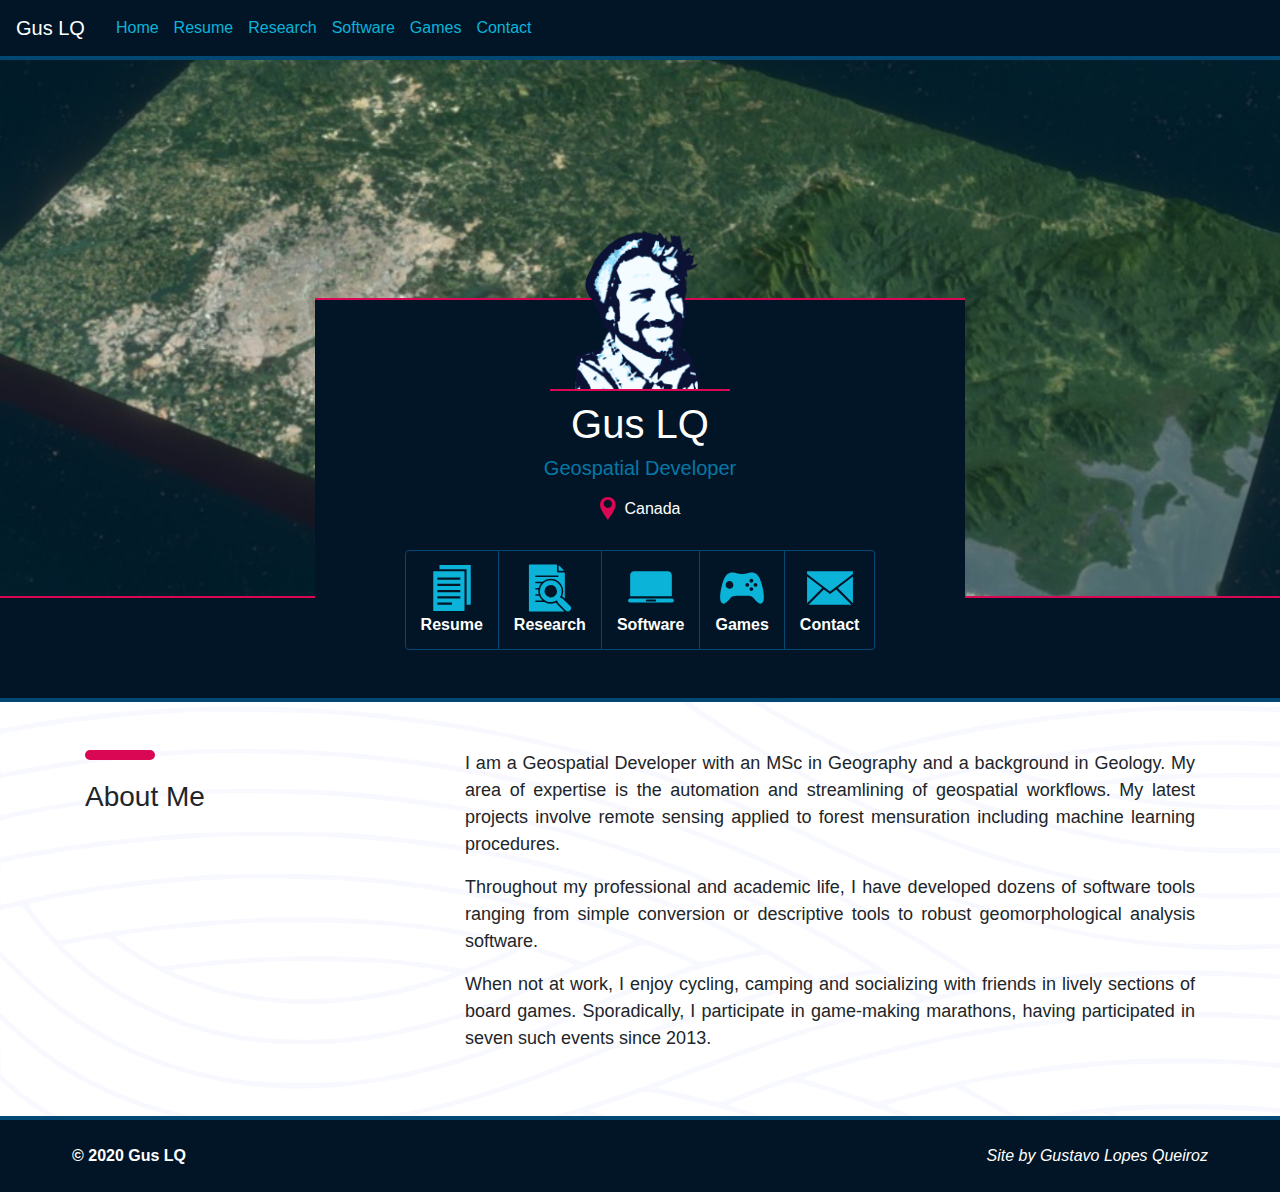
==== index.html @ 24978aca "Small fixes, video playsinline, gitignore .db" ====
<!doctype html>
<html lang="en">
  <head>
    <!-- Required meta tags -->
    <meta charset="utf-8">
    <meta name="viewport" content="width=device-width, initial-scale=1, shrink-to-fit=no">

    <!-- Bootstrap CSS -->
    <link rel="stylesheet" href="https://stackpath.bootstrapcdn.com/bootstrap/4.4.1/css/bootstrap.min.css" integrity="sha384-Vkoo8x4CGsO3+Hhxv8T/Q5PaXtkKtu6ug5TOeNV6gBiFeWPGFN9MuhOf23Q9Ifjh" crossorigin="anonymous">
      
    <!-- My CSS -->
    <link rel="stylesheet" href="common\guslq.css">
    <title>Gus LQ</title>
  </head>
  <body class="darkBack">
    <div id="header"></div>

    <div class="coverImage">
        <video autoplay loop muted playsinline poster="media/cover.jpg">
            <source src="media/cover.mp4" type="video/mp4" />
        </video>
    </div>
      
    
    <div class="coverMenu container">
        <img class="coverProfileImg" src="media/profile.png"/>
        <h1 class="my-2">Gus LQ</h1>
        <h5 class="mb-3">Geospatial Developer</h5>
        
        <div class="row d-flex justify-content-center mb-4">
            <div class="smallIcon whiteIcon"><img src="media/location.svg"></div>
            <h6 class="my-auto">Canada</h6>
        </div>
        
        <ul class="list-group list-group-horizontal d-flex justify-content-center">
            <li class="list-group-item"><a href="documents/glq-resume.pdf" download>
                <div class="coverIcon"><img src="media/resume.svg"></div>
                Resume</a>
            </li>
            <li class="list-group-item"><a href="/research/">
                <div class="coverIcon"><img src="media/research.svg"></div>
                Research</a>
            </li>
            <li class="list-group-item"><a href="/software/">
                <div class="coverIcon"><img src="media/software.svg"></div>
                Software</a>
            </li>
            <li class="list-group-item"><a href="/games/">
                <div class="coverIcon"><img src="media/controller.svg"></div>
                Games</a>
            </li>
            <li class="list-group-item"><a href="/contact/">
                <div class="coverIcon"><img src="media/letter.svg"></div>
                Contact</a>
            </li>
        </ul>
    </div>
      
    <div class="container-fluid bkg-wavy">
        <div class="container py-5">
            <div class="row">
                <div class="col">
                    <div class="sectionBar"></div>
                    <h3>About Me</h3>
                </div>
                <div class="col-12 col-md-8 sectionText">
                    <p>I am a Geospatial Developer with an MSc in Geography and a background in Geology. My area of expertise is the automation and streamlining of geospatial workflows. My latest projects involve remote sensing applied to forest mensuration including machine learning procedures.</p>
                    <p>Throughout my professional and academic life, I have developed dozens of software tools ranging from simple conversion or descriptive tools to robust geomorphological analysis software.</p>

                    <p>When not at work, I enjoy cycling, camping and socializing with friends in lively sections of board games. Sporadically, I participate in game-making marathons, having participated in seven such events since 2013.</p>
                </div>
            </div>
        </div>
    </div>

    <div id="footer"></div>
    <!-- Optional JavaScript -->
    <!-- jQuery first, then Popper.js, then Bootstrap JS -->
    <script src="https://code.jquery.com/jquery-3.4.1.js"></script>
    <script> $(function(){ $("#header").load("includes/include_header.html"); $("#footer").load("includes/include_footer.html"); }); </script> 
    <script src="https://cdn.jsdelivr.net/npm/popper.js@1.16.0/dist/umd/popper.min.js" integrity="sha384-Q6E9RHvbIyZFJoft+2mJbHaEWldlvI9IOYy5n3zV9zzTtmI3UksdQRVvoxMfooAo" crossorigin="anonymous"></script>
    <script src="https://stackpath.bootstrapcdn.com/bootstrap/4.4.1/js/bootstrap.min.js" integrity="sha384-wfSDF2E50Y2D1uUdj0O3uMBJnjuUD4Ih7YwaYd1iqfktj0Uod8GCExl3Og8ifwB6" crossorigin="anonymous"></script>
    
  </body>
</html>
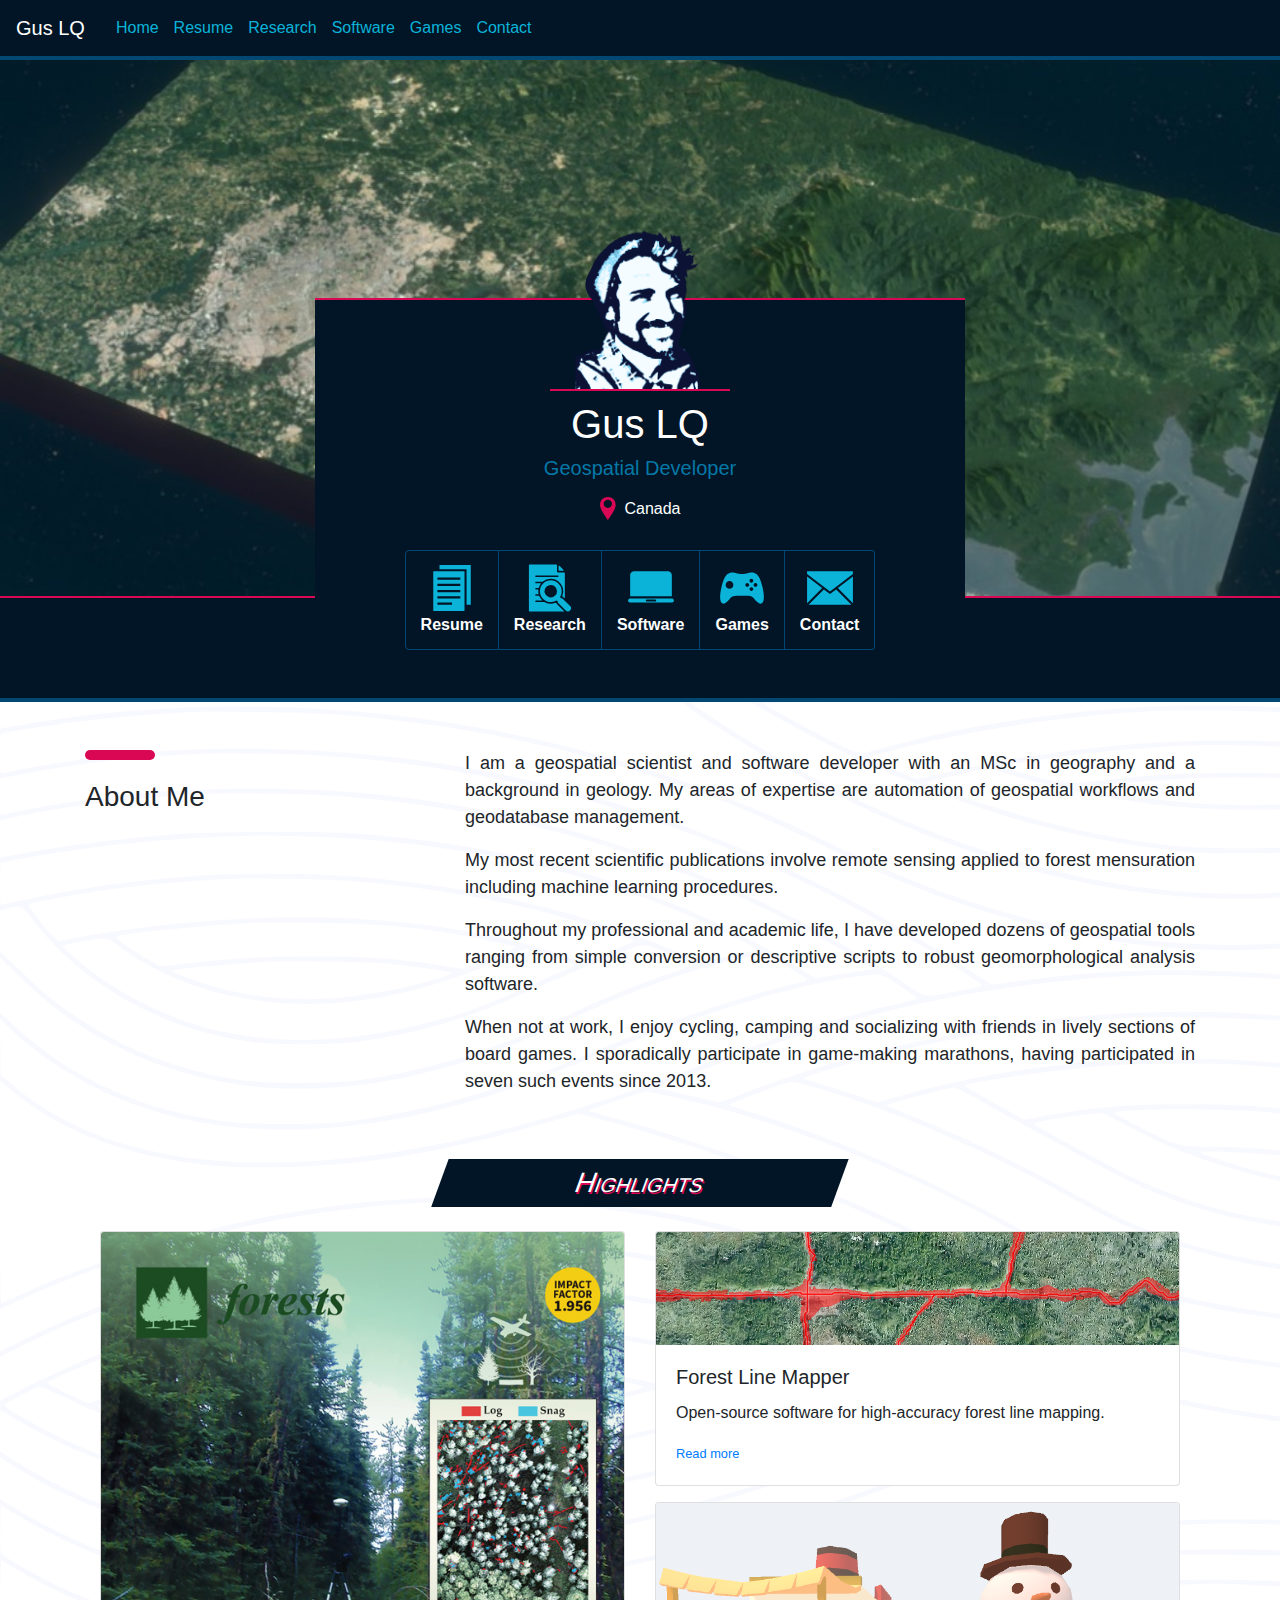
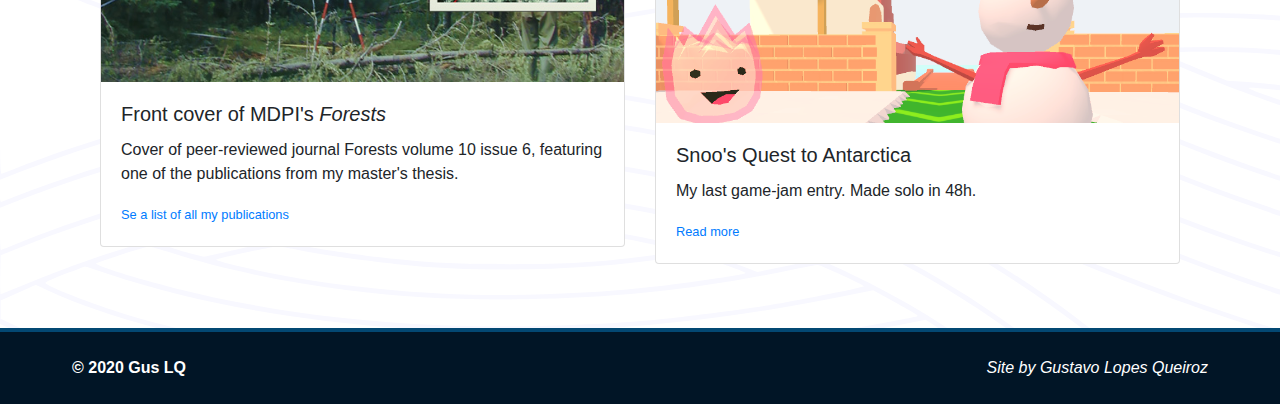
==== commit 95517a40: "Added highlight section and changed SLM to FLM" ====
--- a/index.html
+++ b/index.html
@@ -64,15 +64,60 @@
                     <h3>About Me</h3>
                 </div>
                 <div class="col-12 col-md-8 sectionText">
-                    <p>I am a Geospatial Developer with an MSc in Geography and a background in Geology. My area of expertise is the automation and streamlining of geospatial workflows. My latest projects involve remote sensing applied to forest mensuration including machine learning procedures.</p>
-                    <p>Throughout my professional and academic life, I have developed dozens of software tools ranging from simple conversion or descriptive tools to robust geomorphological analysis software.</p>
+                    <p>I am a geospatial scientist and software developer with an MSc in geography and a background in geology. My areas of expertise are automation of geospatial workflows and geodatabase management.</p>
+                    <p>My most recent scientific publications involve remote sensing applied to forest mensuration including machine learning procedures.</p>
+                    <p>Throughout my professional and academic life, I have developed dozens of geospatial tools ranging from simple conversion or descriptive scripts to robust geomorphological analysis software.</p>
 
-                    <p>When not at work, I enjoy cycling, camping and socializing with friends in lively sections of board games. Sporadically, I participate in game-making marathons, having participated in seven such events since 2013.</p>
+                    <p>When not at work, I enjoy cycling, camping and socializing with friends in lively sections of board games. I sporadically participate in game-making marathons, having participated in seven such events since 2013.</p>
+                </div>
+            </div>
+            <div class="highlight-bar">
+                <h3>Highlights</h3>
+            </div>
+            
+            <div class="container">
+                <div class="row">
+                    <div class="col-12 col-sm-6">
+                      <div class="card mb-3">
+                        <div class="highlight-image">
+                            <a href="media/cover_forests.jpg">
+                                <img class="card-img-top" src="media/cover_forests.jpg" alt="Front-cover image of Forests journal featuring my paper.">
+                            </a>
+                        </div>
+                        <div class="card-body">
+                          <h5 class="card-title">Front cover of MDPI's <i>Forests</i></h5>
+                          <p class="card-text">Cover of peer-reviewed journal Forests volume 10 issue 6, featuring one of the publications from my master's thesis.</p>
+                          <p class="card-text"><small class="text-muted"><a href="/research/">Se a list of all my publications</a></small></p>
+                        </div>
+                      </div>
+                    </div>
+                    <div class="col">
+                      <div class="card mb-3">
+                        <div class="highlight-image-slim">
+                            <img class="card-img-top" src="software/media/slm_1.png" alt="Automatically extracted forest line center and footprint overlaying aerial photo.">
+                        </div>
+                        <div class="card-body">
+                          <h5 class="card-title">Forest Line Mapper</h5>
+                            <p class="card-text">Open-source software for high-accuracy forest line mapping.</p>
+                            <p class="card-text"><small class="text-muted"><a href="/software/">Read more</a></small></p>
+                        </div>
+                      </div>
+                      <div class="card mb-3">
+                        <div class="highlight-image-slim">
+                            <img class="card-img-top" src="games/GamesMedia/Snoo1.png" alt="Snoo the snowman and his fiery friend.">
+                        </div>
+                        <div class="card-body">
+                          <h5 class="card-title">Snoo's Quest to Antarctica</h5>
+                          <p class="card-text">My last game-jam entry. Made solo in 48h.</p>
+                          <p class="card-text"><small class="text-muted"><a href="/games/">Read more</a></small></p>
+                        </div>
+                      </div>
+                    </div>
                 </div>
             </div>
         </div>
     </div>
-
+      
     <div id="footer"></div>
     <!-- Optional JavaScript -->
     <!-- jQuery first, then Popper.js, then Bootstrap JS -->
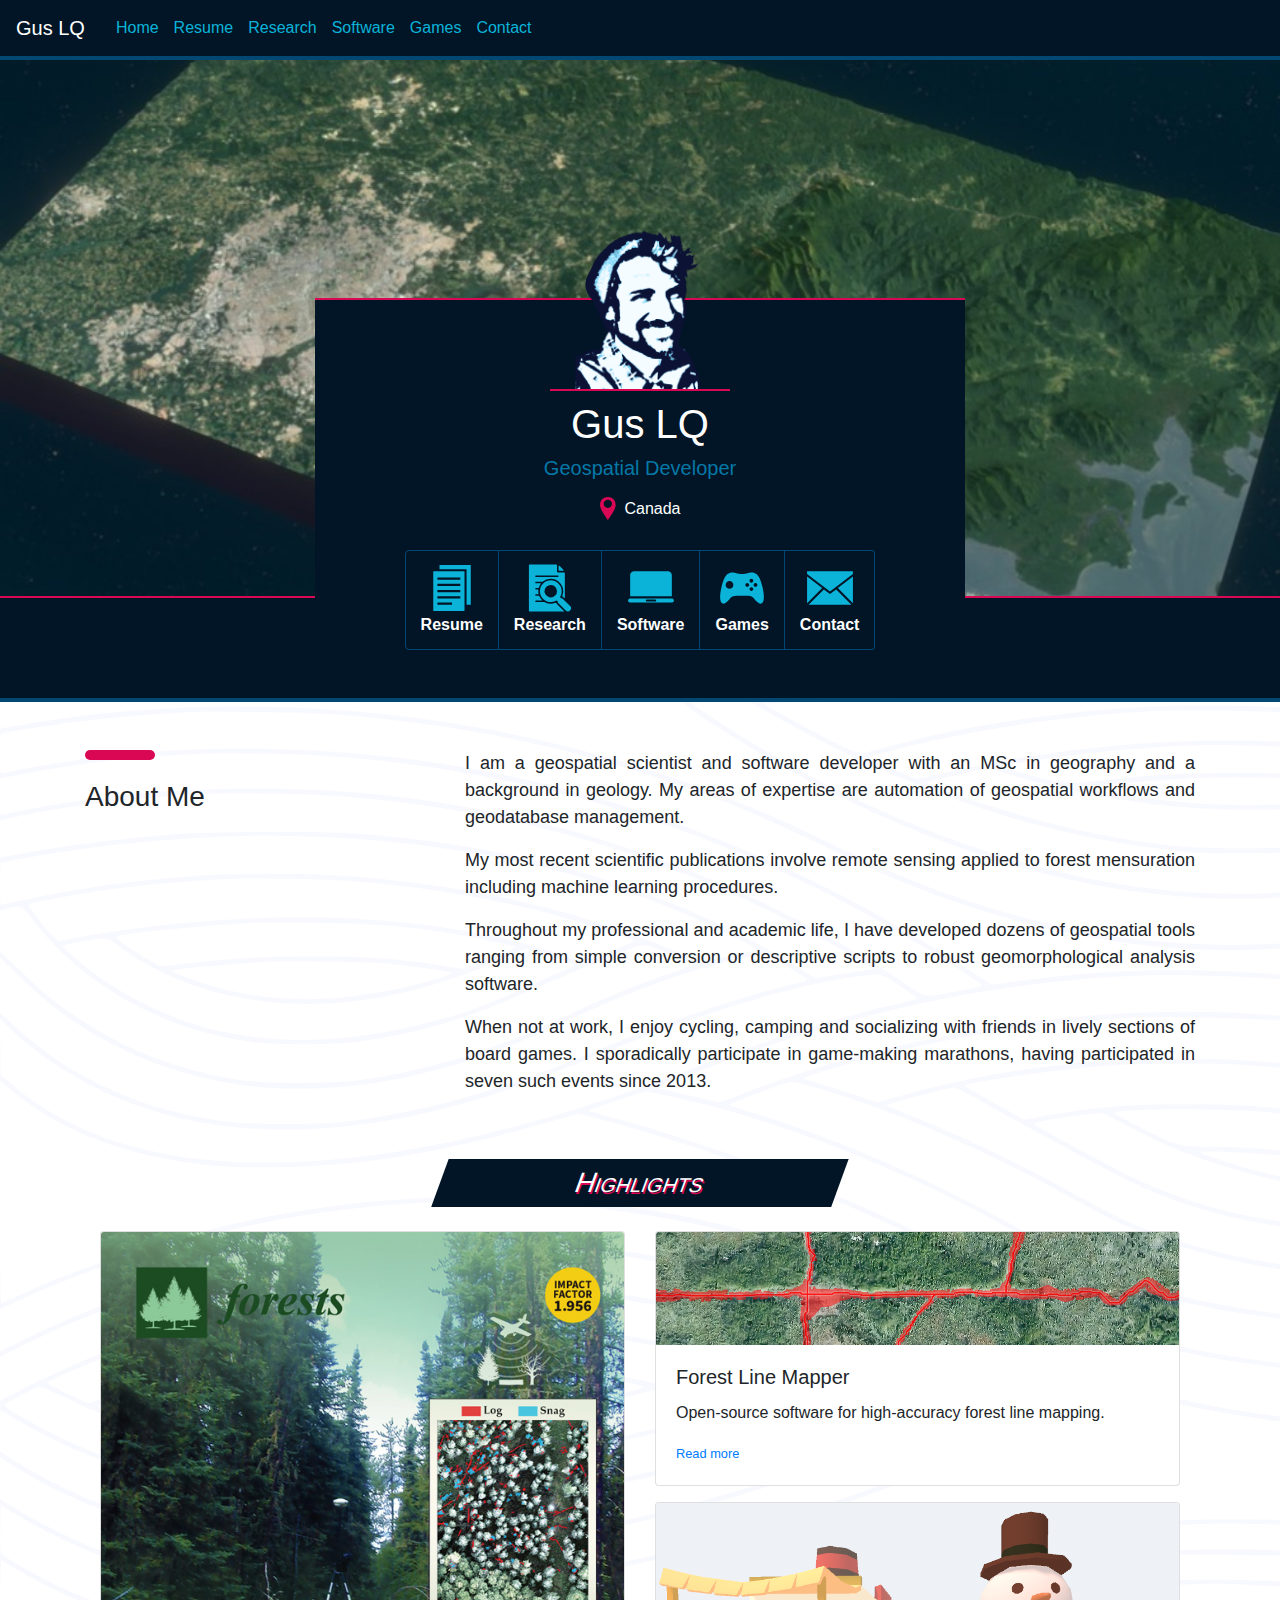
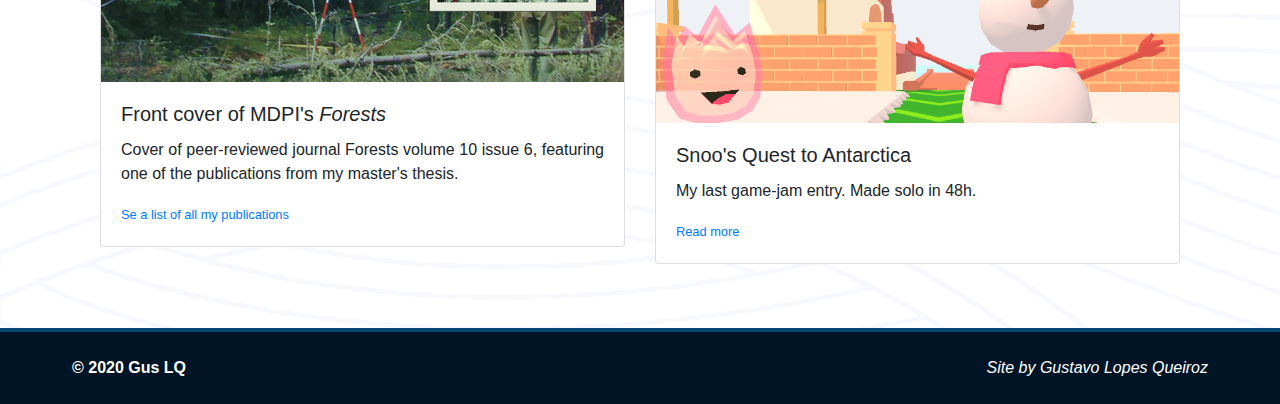
==== commit 89a9cc03: "Added resume page" ====
--- a/index.html
+++ b/index.html
@@ -33,7 +33,7 @@
         </div>
         
         <ul class="list-group list-group-horizontal d-flex justify-content-center">
-            <li class="list-group-item"><a href="documents/glq-resume.pdf" download>
+            <li class="list-group-item"><a href="/resume/">
                 <div class="coverIcon"><img src="media/resume.svg"></div>
                 Resume</a>
             </li>
@@ -86,7 +86,7 @@
                         </div>
                         <div class="card-body">
                           <h5 class="card-title">Front cover of MDPI's <i>Forests</i></h5>
-                          <p class="card-text">Cover of peer-reviewed journal Forests volume 10 issue 6, featuring one of the publications from my master's thesis.</p>
+                          <p class="card-text text-justify">Cover of peer-reviewed journal Forests volume 10 issue 6, featuring one of the publications from my master's thesis.</p>
                           <p class="card-text"><small class="text-muted"><a href="/research/">Se a list of all my publications</a></small></p>
                         </div>
                       </div>
@@ -98,7 +98,7 @@
                         </div>
                         <div class="card-body">
                           <h5 class="card-title">Forest Line Mapper</h5>
-                            <p class="card-text">Open-source software for high-accuracy forest line mapping.</p>
+                            <p class="card-text text-justify">Open-source software for high-accuracy forest line mapping.</p>
                             <p class="card-text"><small class="text-muted"><a href="/software/">Read more</a></small></p>
                         </div>
                       </div>
@@ -108,7 +108,7 @@
                         </div>
                         <div class="card-body">
                           <h5 class="card-title">Snoo's Quest to Antarctica</h5>
-                          <p class="card-text">My last game-jam entry. Made solo in 48h.</p>
+                          <p class="card-text text-justify">My last game-jam entry. Made solo in 48h.</p>
                           <p class="card-text"><small class="text-muted"><a href="/games/">Read more</a></small></p>
                         </div>
                       </div>
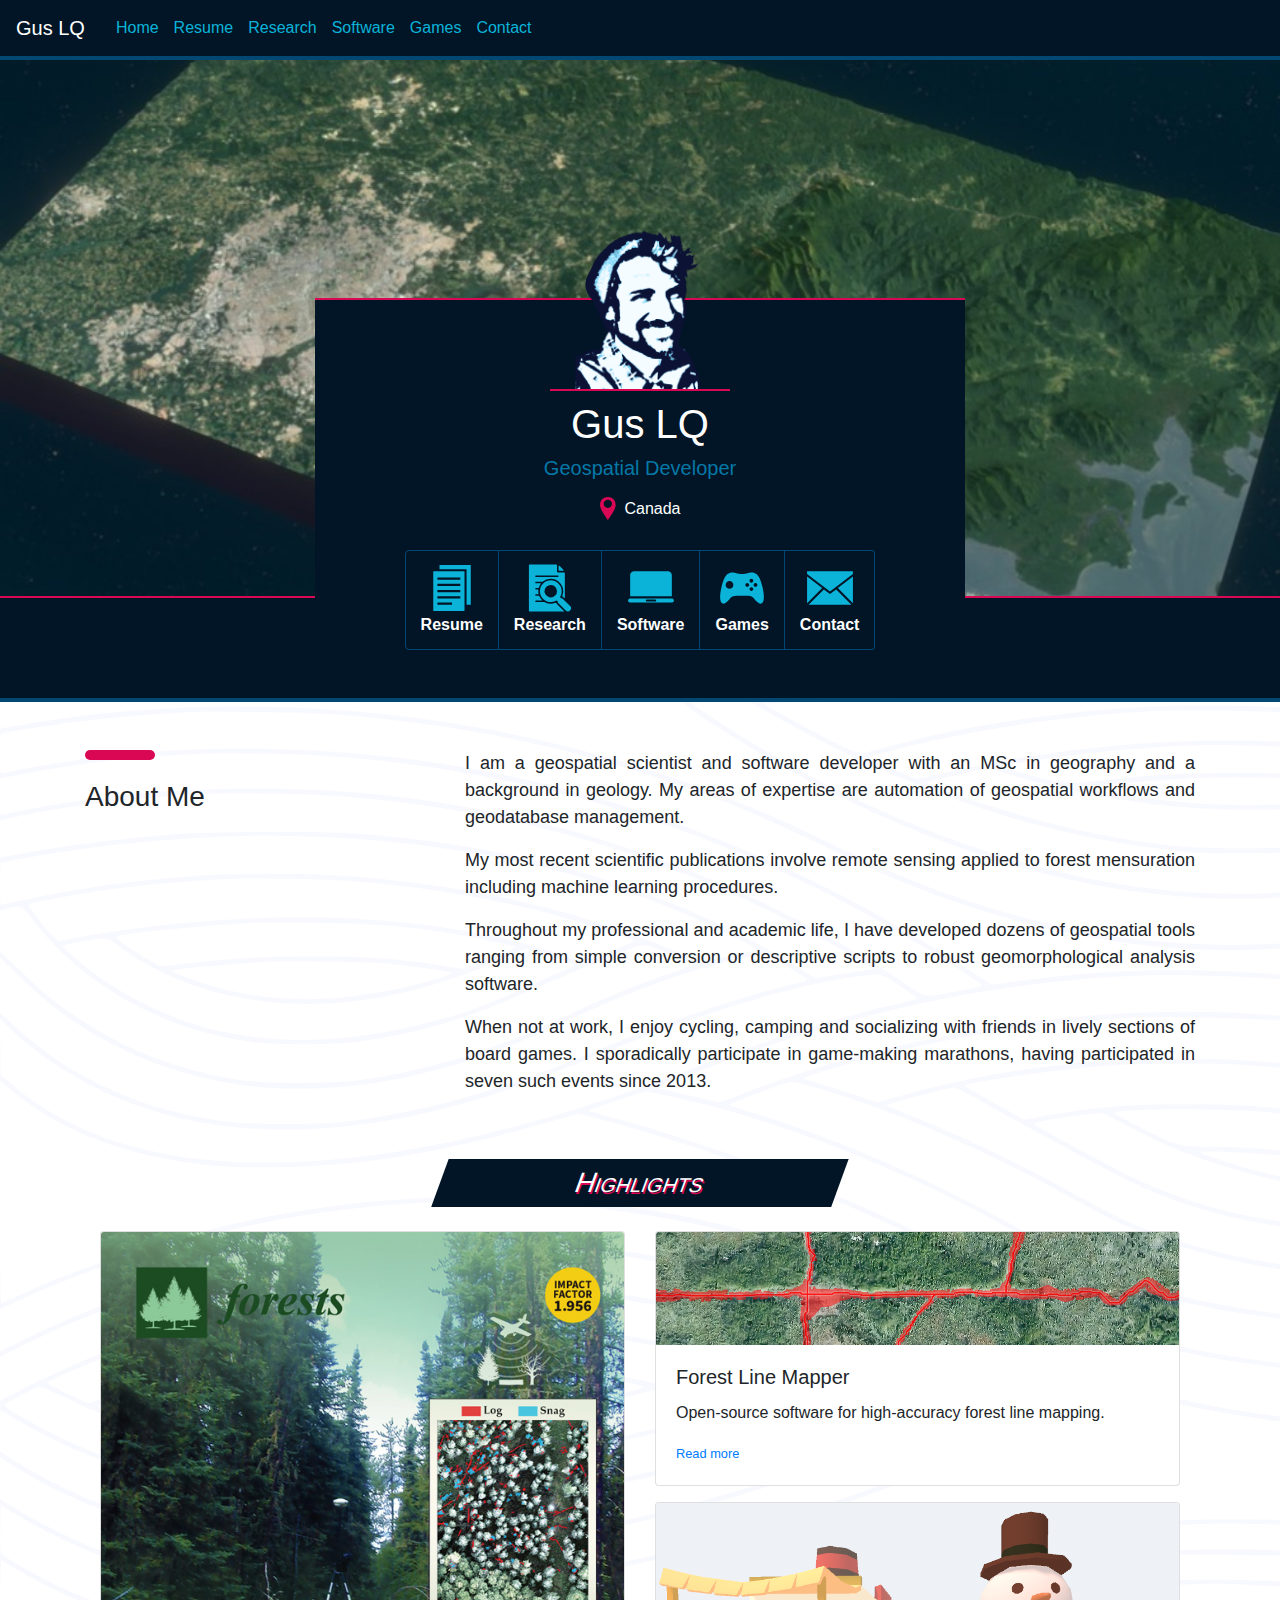
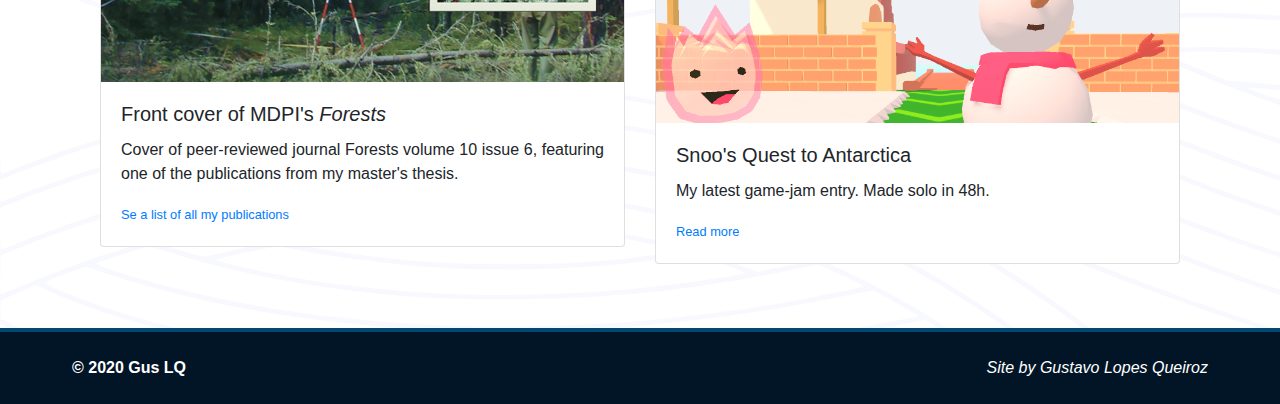
==== commit 11285f7a: "CSS improved on resume" ====
--- a/index.html
+++ b/index.html
@@ -108,7 +108,7 @@
                         </div>
                         <div class="card-body">
                           <h5 class="card-title">Snoo's Quest to Antarctica</h5>
-                          <p class="card-text text-justify">My last game-jam entry. Made solo in 48h.</p>
+                          <p class="card-text text-justify">My latest game-jam entry. Made solo in 48h.</p>
                           <p class="card-text"><small class="text-muted"><a href="/games/">Read more</a></small></p>
                         </div>
                       </div>
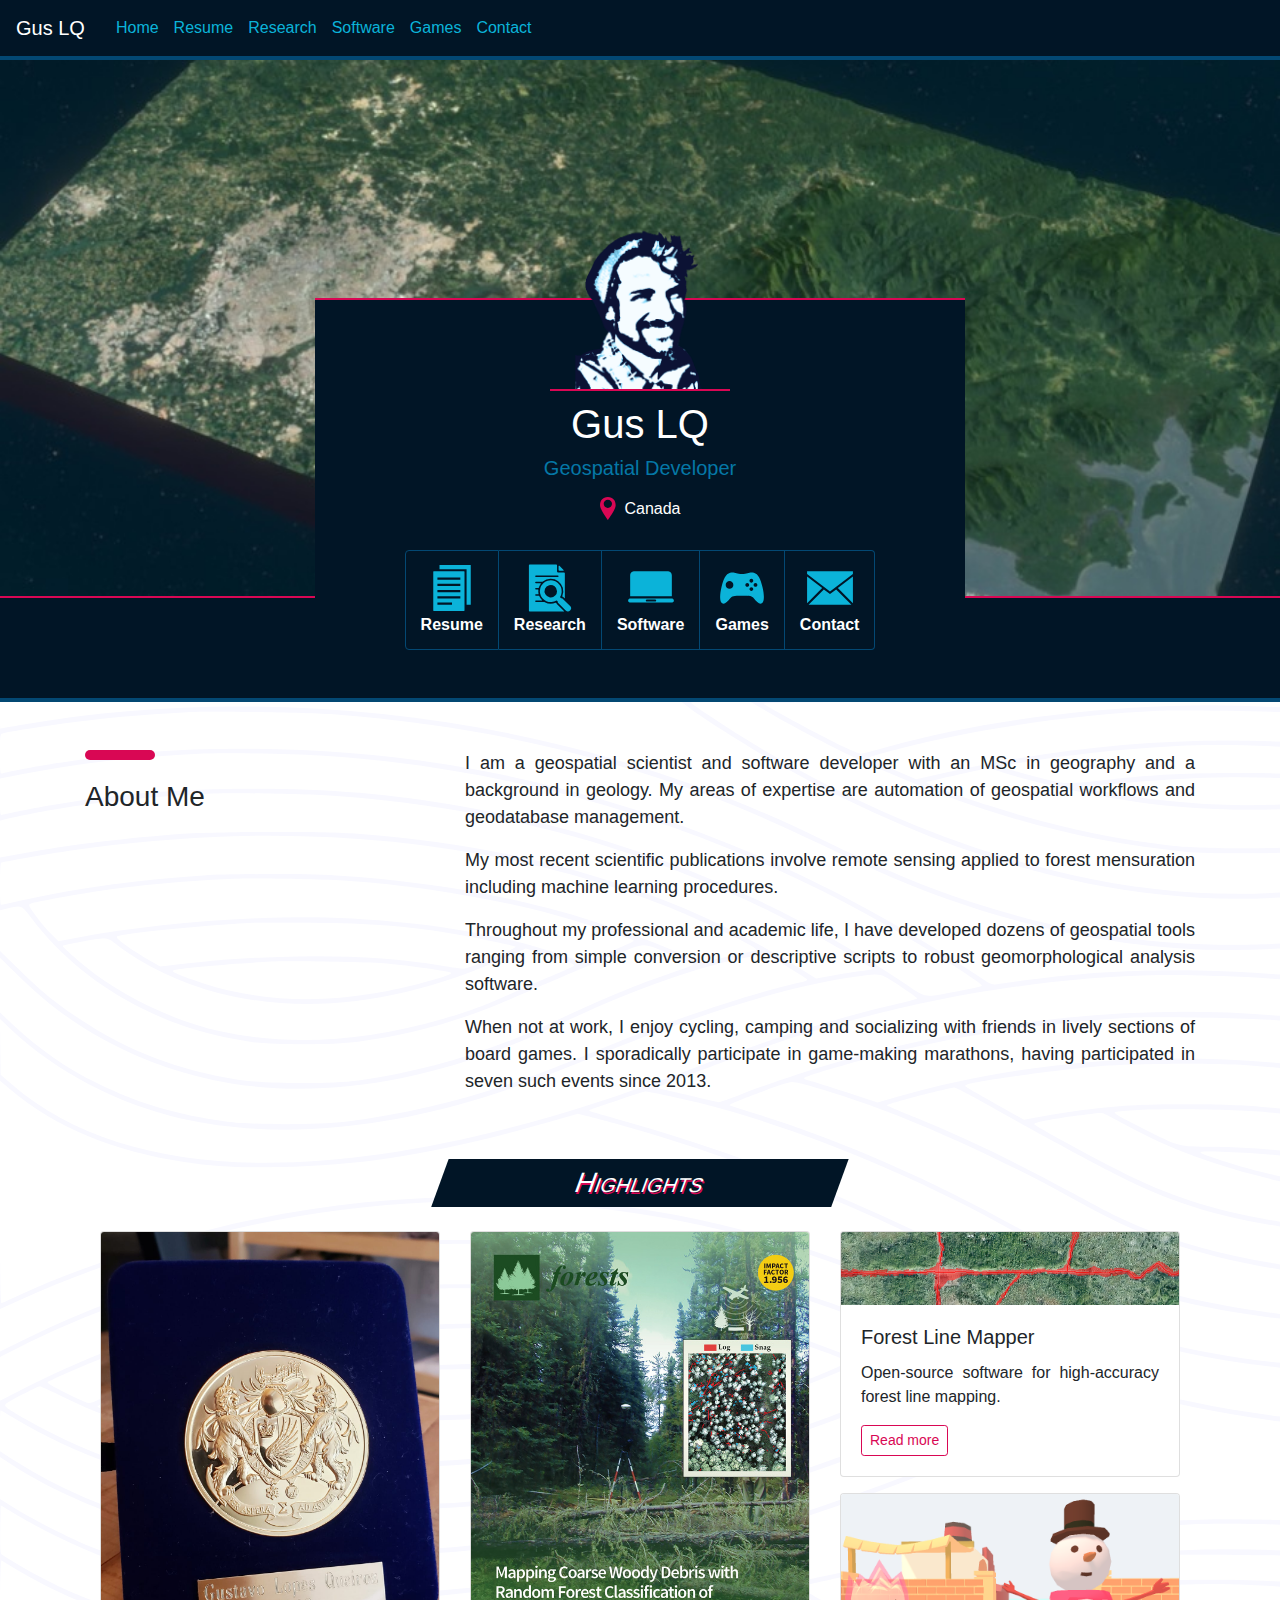
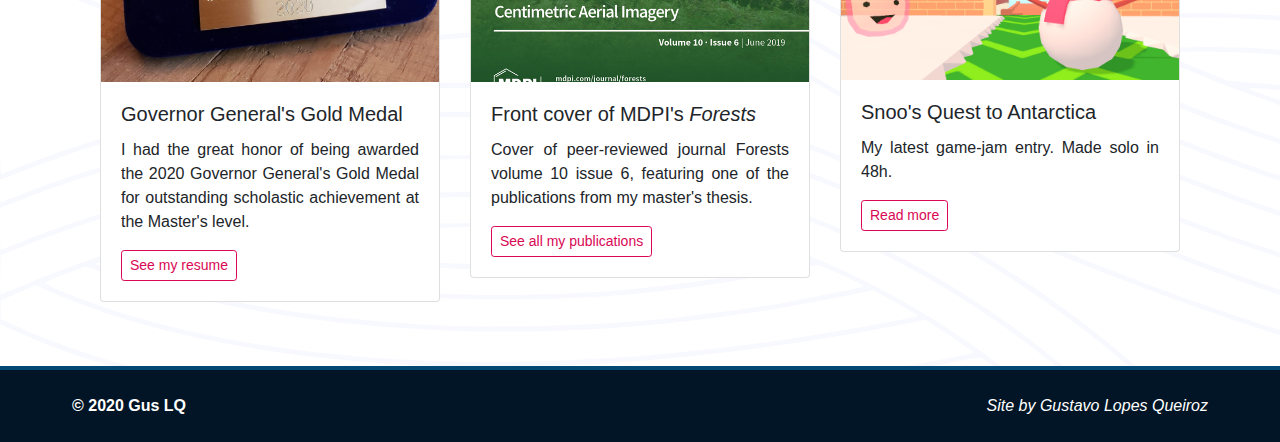
==== commit 960c90fb: "Added medal and improved resume" ====
--- a/index.html
+++ b/index.html
@@ -77,7 +77,21 @@
             
             <div class="container">
                 <div class="row">
-                    <div class="col-12 col-sm-6">
+                    <div class="col-12 col-sm-6 col-lg-4">
+                        <div class="card mb-3">
+                        <div class="highlight-image">
+                            <a href="media/gold_medal.jpg">
+                                <img class="card-img-top" src="media/gold_medal.jpg" alt="Display of Governor General's Gold Medal">
+                            </a>
+                        </div>
+                        <div class="card-body">
+                          <h5 class="card-title">Governor General's Gold Medal</h5>
+                          <p class="card-text text-justify">I had the great honor of being awarded the 2020 Governor General's Gold Medal for outstanding scholastic achievement at the Master's level.</p>
+                          <a role="button" href="resume/" class="btn btn-outline-primary btn-sm">See my resume</a>
+                        </div>
+                      </div>
+                    </div>
+                    <div class="col-12 col-sm-6 col-lg-4">
                       <div class="card mb-3">
                         <div class="highlight-image">
                             <a href="media/cover_forests.jpg">
@@ -87,31 +101,37 @@
                         <div class="card-body">
                           <h5 class="card-title">Front cover of MDPI's <i>Forests</i></h5>
                           <p class="card-text text-justify">Cover of peer-reviewed journal Forests volume 10 issue 6, featuring one of the publications from my master's thesis.</p>
-                          <p class="card-text"><small class="text-muted"><a href="/research/">Se a list of all my publications</a></small></p>
+                          <a role="button" href="research/" class="btn btn-outline-primary btn-sm">See all my publications</a>
                         </div>
                       </div>
                     </div>
                     <div class="col">
-                      <div class="card mb-3">
-                        <div class="highlight-image-slim">
-                            <img class="card-img-top" src="software/media/slm_1.png" alt="Automatically extracted forest line center and footprint overlaying aerial photo.">
+                    <div class="row">
+                        <div class="col-12 col-sm-6 col-lg-12">
+                          <div class="card mb-3">
+                            <div class="highlight-image-slim">
+                                <img class="card-img-top" src="software/media/slm_1.png" alt="Automatically extracted forest line center and footprint overlaying aerial photo.">
+                            </div>
+                            <div class="card-body">
+                              <h5 class="card-title">Forest Line Mapper</h5>
+                                <p class="card-text text-justify">Open-source software for high-accuracy forest line mapping.</p>
+                                <a role="button" href="software/" class="btn btn-outline-primary btn-sm">Read more</a>
+                            </div>
+                          </div>
                         </div>
-                        <div class="card-body">
-                          <h5 class="card-title">Forest Line Mapper</h5>
-                            <p class="card-text text-justify">Open-source software for high-accuracy forest line mapping.</p>
-                            <p class="card-text"><small class="text-muted"><a href="/software/">Read more</a></small></p>
+                        <div class="col-12 col-sm-6 col-lg-12">
+                          <div class="card mb-3">
+                            <div class="highlight-image-slim">
+                                <img class="card-img-top" src="games/GamesMedia/Snoo1.png" alt="Snoo the snowman and his fiery friend.">
+                            </div>
+                            <div class="card-body">
+                              <h5 class="card-title">Snoo's Quest to Antarctica</h5>
+                              <p class="card-text text-justify">My latest game-jam entry. Made solo in 48h.</p>
+                              <a role="button" href="games/" class="btn btn-outline-primary btn-sm">Read more</a>
+                            </div>
+                          </div>
                         </div>
-                      </div>
-                      <div class="card mb-3">
-                        <div class="highlight-image-slim">
-                            <img class="card-img-top" src="games/GamesMedia/Snoo1.png" alt="Snoo the snowman and his fiery friend.">
-                        </div>
-                        <div class="card-body">
-                          <h5 class="card-title">Snoo's Quest to Antarctica</h5>
-                          <p class="card-text text-justify">My latest game-jam entry. Made solo in 48h.</p>
-                          <p class="card-text"><small class="text-muted"><a href="/games/">Read more</a></small></p>
-                        </div>
-                      </div>
+                    </div>
                     </div>
                 </div>
             </div>
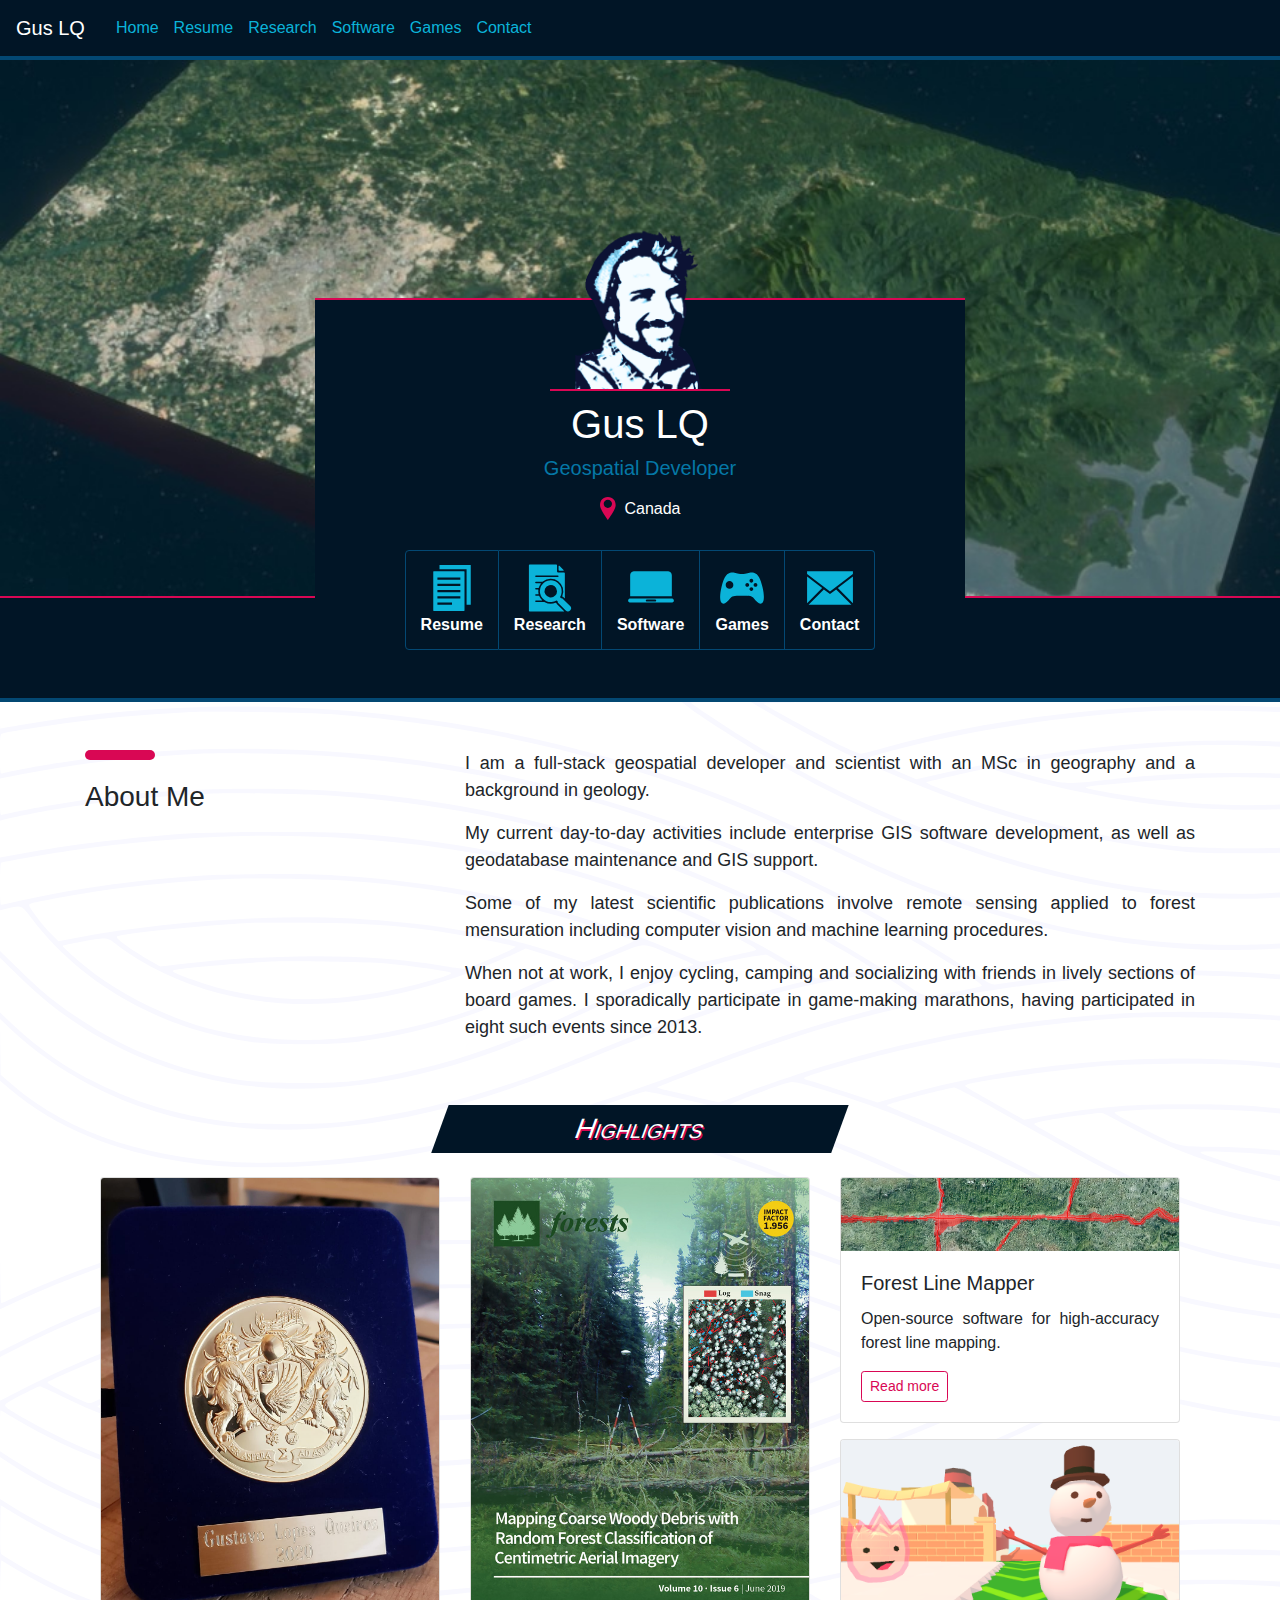
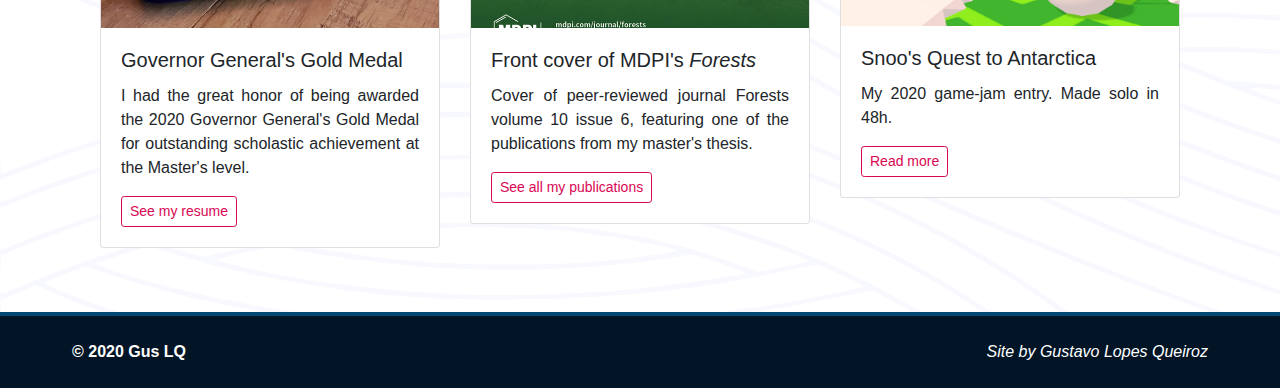
==== commit 4c08553a: "Updated bio and skills list" ====
--- a/index.html
+++ b/index.html
@@ -64,11 +64,10 @@
                     <h3>About Me</h3>
                 </div>
                 <div class="col-12 col-md-8 sectionText">
-                    <p>I am a geospatial scientist and software developer with an MSc in geography and a background in geology. My areas of expertise are automation of geospatial workflows and geodatabase management.</p>
-                    <p>My most recent scientific publications involve remote sensing applied to forest mensuration including machine learning procedures.</p>
-                    <p>Throughout my professional and academic life, I have developed dozens of geospatial tools ranging from simple conversion or descriptive scripts to robust geomorphological analysis software.</p>
-
-                    <p>When not at work, I enjoy cycling, camping and socializing with friends in lively sections of board games. I sporadically participate in game-making marathons, having participated in seven such events since 2013.</p>
+                    <p>I am a full-stack geospatial developer and scientist with an MSc in geography and a background in geology.</p>
+                    <p>My current day-to-day activities include enterprise GIS software development, as well as geodatabase maintenance and GIS support.</p>
+                    <p>Some of my latest scientific publications involve remote sensing applied to forest mensuration including computer vision and machine learning procedures.</p>
+                    <p>When not at work, I enjoy cycling, camping and socializing with friends in lively sections of board games. I sporadically participate in game-making marathons, having participated in eight such events since 2013.</p>
                 </div>
             </div>
             <div class="highlight-bar">
@@ -126,7 +125,7 @@
                             </div>
                             <div class="card-body">
                               <h5 class="card-title">Snoo's Quest to Antarctica</h5>
-                              <p class="card-text text-justify">My latest game-jam entry. Made solo in 48h.</p>
+                              <p class="card-text text-justify">My 2020 game-jam entry. Made solo in 48h.</p>
                               <a role="button" href="games/" class="btn btn-outline-primary btn-sm">Read more</a>
                             </div>
                           </div>
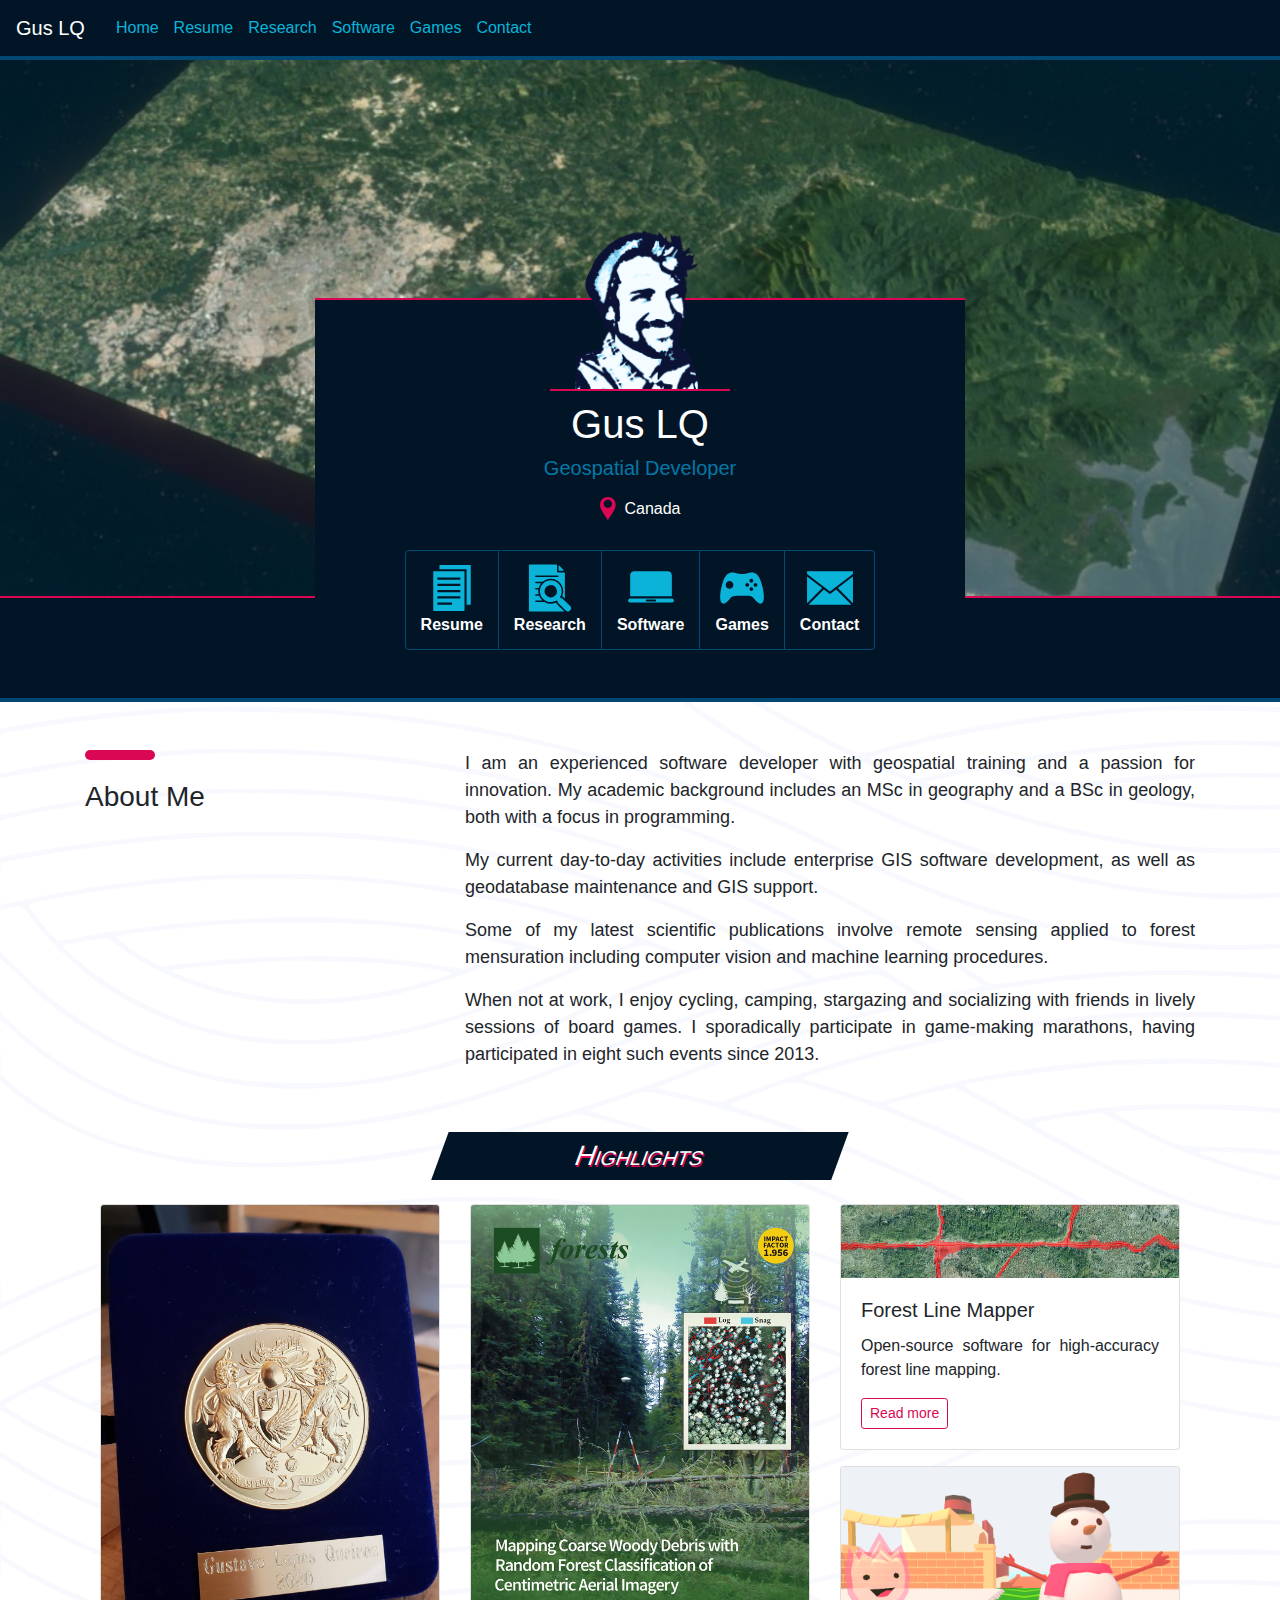
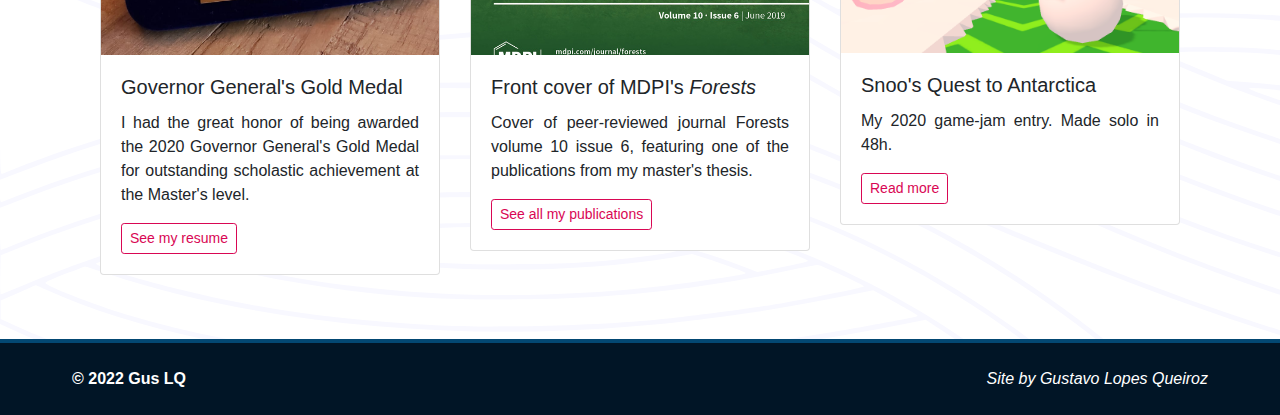
==== commit c36eeee4: "Dynamic printer-friendly resume" ====
--- a/index.html
+++ b/index.html
@@ -64,10 +64,10 @@
                     <h3>About Me</h3>
                 </div>
                 <div class="col-12 col-md-8 sectionText">
-                    <p>I am a full-stack geospatial developer and scientist with an MSc in geography and a background in geology.</p>
+                    <p>I am an experienced software developer with geospatial training and a passion for innovation. My academic background includes an MSc in geography and a BSc in geology, both with a focus in programming.</p>
                     <p>My current day-to-day activities include enterprise GIS software development, as well as geodatabase maintenance and GIS support.</p>
                     <p>Some of my latest scientific publications involve remote sensing applied to forest mensuration including computer vision and machine learning procedures.</p>
-                    <p>When not at work, I enjoy cycling, camping and socializing with friends in lively sections of board games. I sporadically participate in game-making marathons, having participated in eight such events since 2013.</p>
+                    <p>When not at work, I enjoy cycling, camping, stargazing and socializing with friends in lively sessions of board games. I sporadically participate in game-making marathons, having participated in eight such events since 2013.</p>
                 </div>
             </div>
             <div class="highlight-bar">
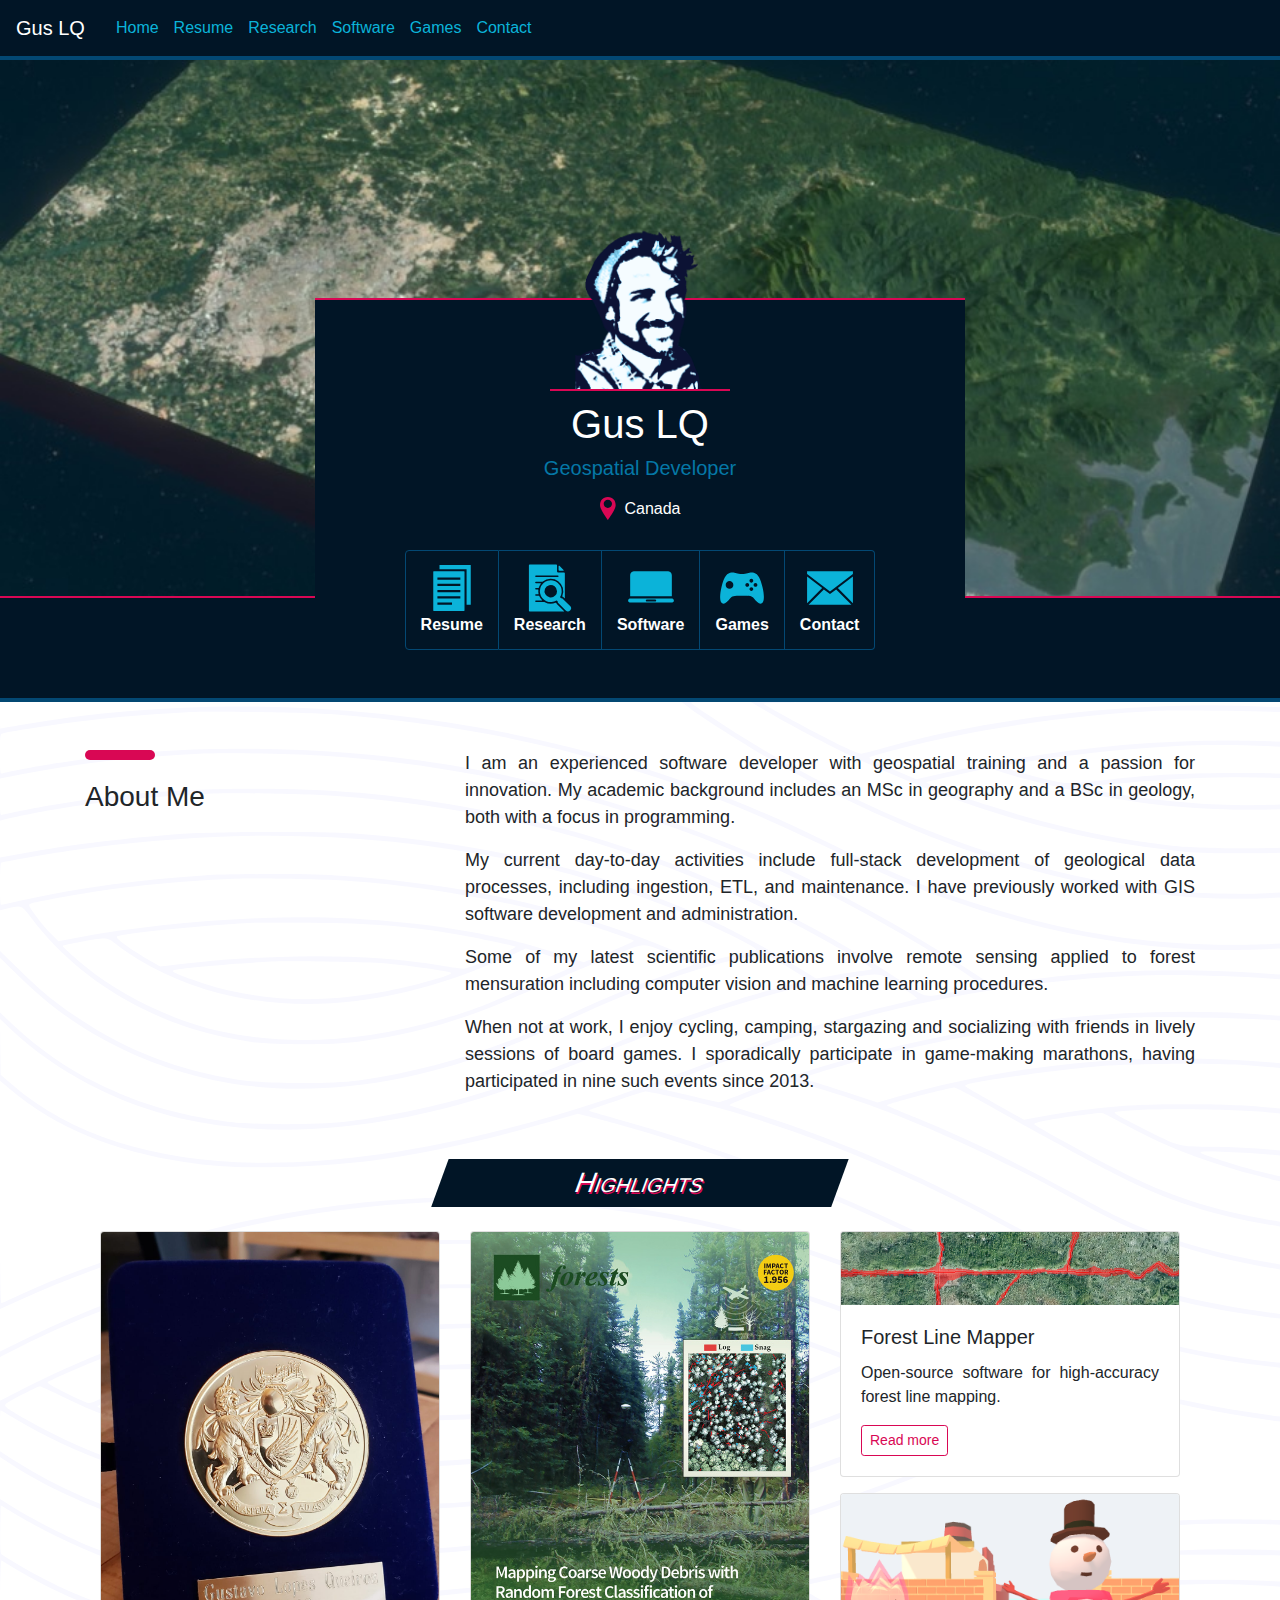
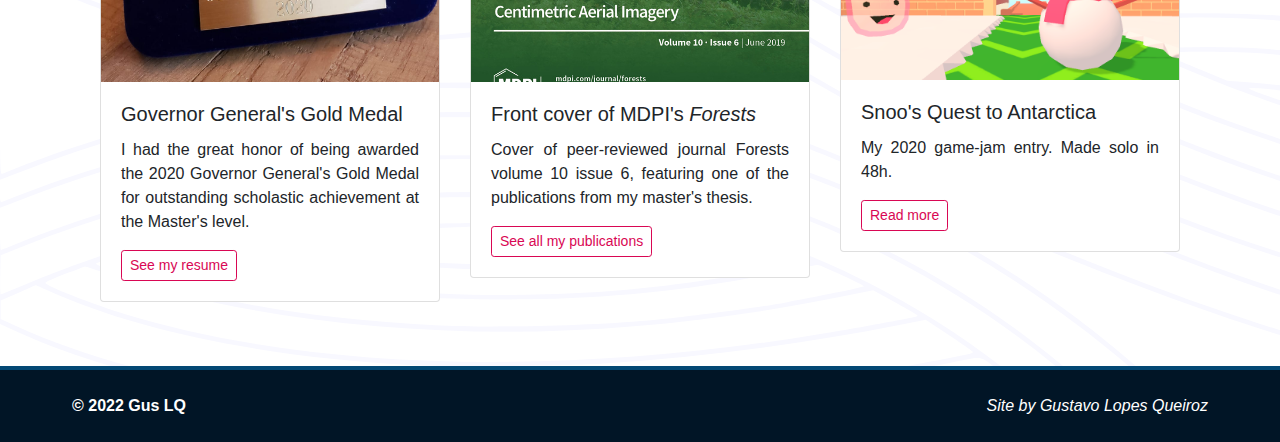
==== commit 11f36165: "Updated resume" ====
--- a/index.html
+++ b/index.html
@@ -65,9 +65,9 @@
                 </div>
                 <div class="col-12 col-md-8 sectionText">
                     <p>I am an experienced software developer with geospatial training and a passion for innovation. My academic background includes an MSc in geography and a BSc in geology, both with a focus in programming.</p>
-                    <p>My current day-to-day activities include enterprise GIS software development, as well as geodatabase maintenance and GIS support.</p>
+                    <p>My current day-to-day activities include full-stack development of geological data processes, including ingestion, ETL, and maintenance. I have previously worked with GIS software development and administration.</p>
                     <p>Some of my latest scientific publications involve remote sensing applied to forest mensuration including computer vision and machine learning procedures.</p>
-                    <p>When not at work, I enjoy cycling, camping, stargazing and socializing with friends in lively sessions of board games. I sporadically participate in game-making marathons, having participated in eight such events since 2013.</p>
+                    <p>When not at work, I enjoy cycling, camping, stargazing and socializing with friends in lively sessions of board games. I sporadically participate in game-making marathons, having participated in nine such events since 2013.</p>
                 </div>
             </div>
             <div class="highlight-bar">
